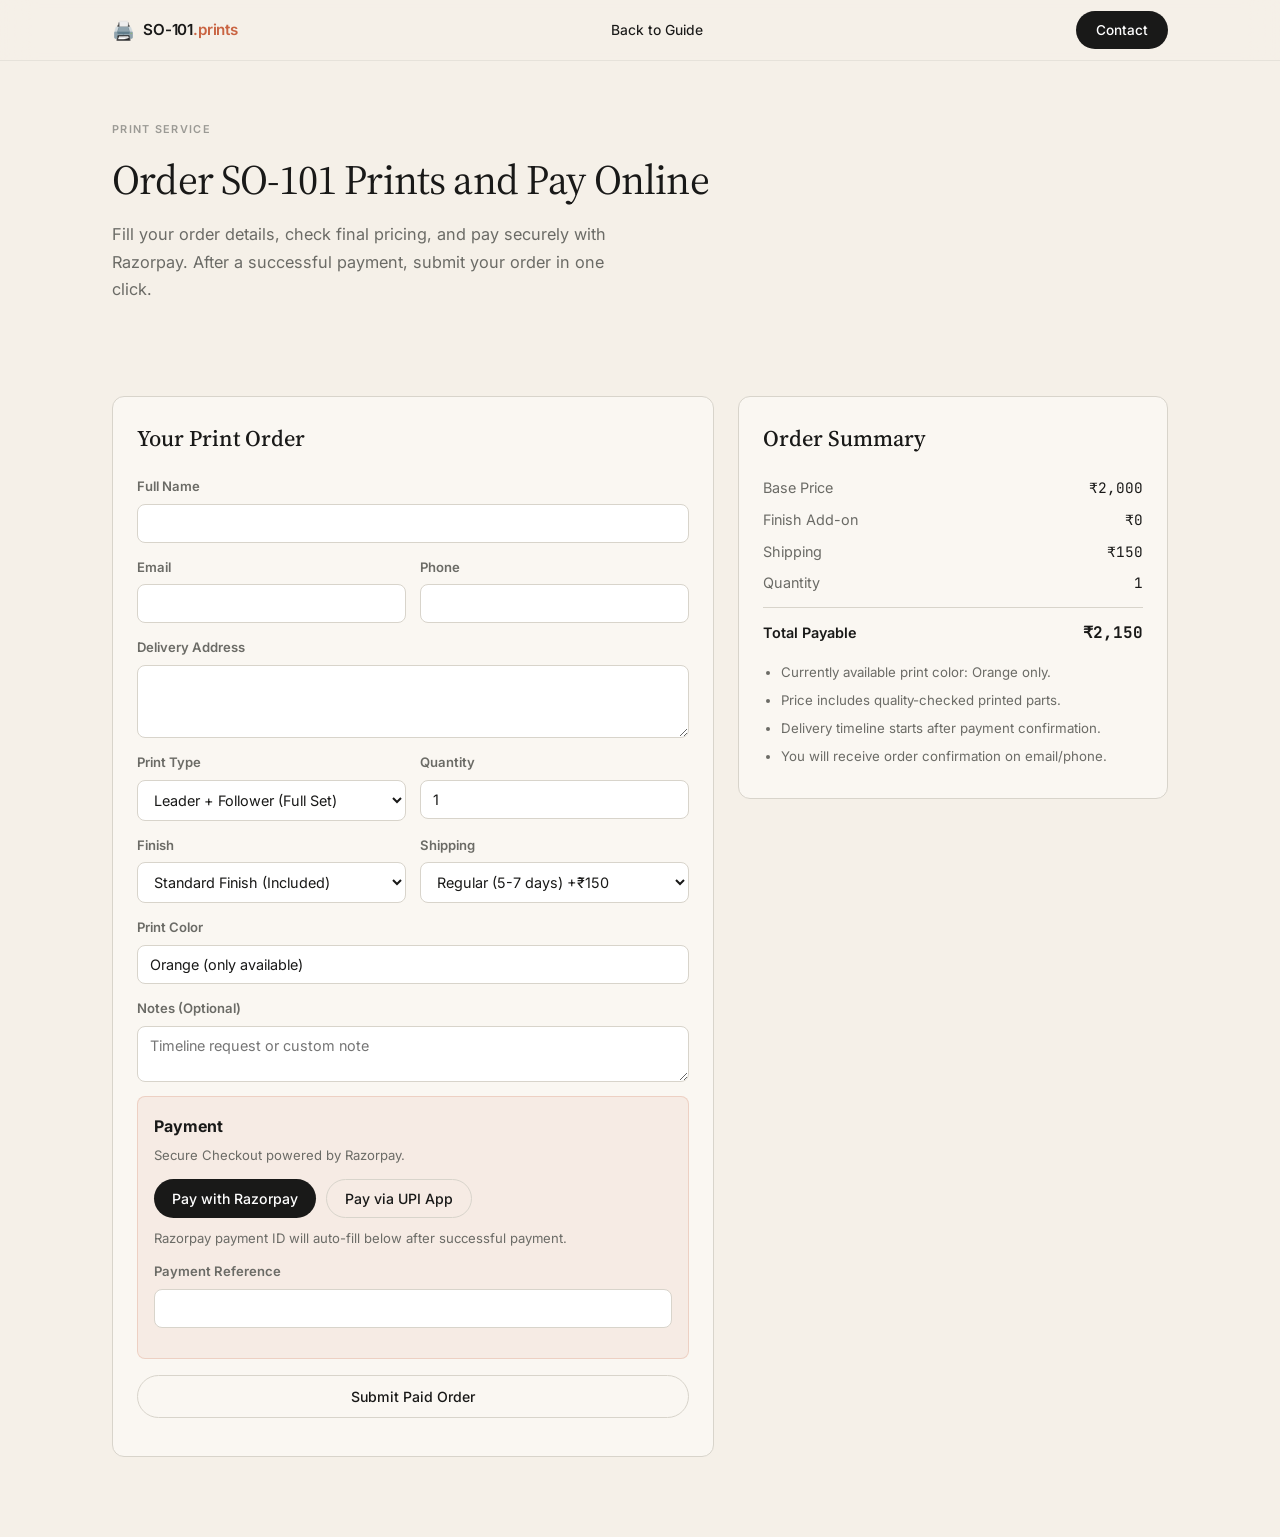
==== order.html @ 6271af3b "payment gateway" ====
<!DOCTYPE html>
<html lang="en">

<head>
    <meta charset="UTF-8">
    <meta name="viewport" content="width=device-width, initial-scale=1.0">
    <title>SO-101 Print Service | Order and Pay</title>
    <meta name="description"
        content="Order SO-101 3D printed parts in India and complete payment online using UPI.">
    <link rel="preconnect" href="https://fonts.googleapis.com">
    <link rel="preconnect" href="https://fonts.gstatic.com" crossorigin>
    <link
        href="https://fonts.googleapis.com/css2?family=Inter:wght@300;400;500;600;700;800;900&family=JetBrains+Mono:wght@400;500;600&display=swap"
        rel="stylesheet">
    <link rel="stylesheet" href="style.css">
</head>

<body>
    <nav class="navbar order-navbar" id="navbar">
        <div class="nav-container">
            <a href="index.html" class="nav-logo">
                <span class="logo-icon">🖨️</span>
                <span class="logo-text">SO-101<span class="logo-accent">.prints</span></span>
            </a>
            <div class="nav-links">
                <a href="index.html" class="nav-link">Back to Guide</a>
            </div>
            <a href="https://x.com/PrathamJainAI" target="_blank" class="nav-cta">Contact</a>
        </div>
    </nav>

    <main class="order-page">
        <section class="order-hero">
            <div class="container">
                <span class="section-tag">Print Service</span>
                <h1 class="section-title">Order SO-101 Prints and Pay Online</h1>
                <p class="section-desc">Fill your order details, check final pricing, and pay securely with
                    Razorpay. After a successful payment, submit your order in one click.</p>
            </div>
        </section>

        <section class="section order-section">
            <div class="container order-layout">
                <form id="orderForm" class="order-form">
                    <h2>Your Print Order</h2>

                    <div class="form-row">
                        <label for="fullName">Full Name</label>
                        <input type="text" id="fullName" name="fullName" required>
                    </div>

                    <div class="form-grid">
                        <div class="form-row">
                            <label for="email">Email</label>
                            <input type="email" id="email" name="email" required>
                        </div>
                        <div class="form-row">
                            <label for="phone">Phone</label>
                            <input type="tel" id="phone" name="phone" required pattern="[0-9]{10}">
                        </div>
                    </div>

                    <div class="form-row">
                        <label for="address">Delivery Address</label>
                        <textarea id="address" name="address" rows="3" required></textarea>
                    </div>

                    <div class="form-grid">
                        <div class="form-row">
                            <label for="armType">Print Type</label>
                            <select id="armType" name="armType">
                                <option value="full">Leader + Follower (Full Set)</option>
                                <option value="follower">Follower Only</option>
                                <option value="leader">Leader Only</option>
                            </select>
                        </div>
                        <div class="form-row">
                            <label for="quantity">Quantity</label>
                            <input type="number" id="quantity" name="quantity" min="1" max="5" value="1" required>
                        </div>
                    </div>

                    <div class="form-grid">
                        <div class="form-row">
                            <label for="finish">Finish</label>
                            <select id="finish" name="finish">
                                <option value="standard">Standard Finish (Included)</option>
                                <option value="premium">Premium Finish (+₹250/set)</option>
                            </select>
                        </div>
                        <div class="form-row">
                            <label for="shipping">Shipping</label>
                            <select id="shipping" name="shipping">
                                <option value="regular">Regular (5-7 days) +₹150</option>
                                <option value="express">Express (2-3 days) +₹400</option>
                            </select>
                        </div>
                    </div>

                    <div class="form-row">
                        <label for="color">Print Color</label>
                        <input type="text" id="color" name="color" value="Orange (only available)" readonly>
                    </div>

                    <div class="form-row">
                        <label for="notes">Notes (Optional)</label>
                        <textarea id="notes" name="notes" rows="2"
                            placeholder="Timeline request or custom note"></textarea>
                    </div>

                    <div class="payment-panel">
                        <h3>Payment</h3>
                        <p>Secure Checkout powered by Razorpay.</p>
                        <div class="payment-actions">
                            <button type="button" class="btn btn-primary" id="payNowBtn">Pay with Razorpay</button>
                            <button type="button" class="btn btn-secondary" id="payViaUpiBtn">Pay via UPI App</button>
                        </div>
                        <p class="payment-help">Razorpay payment ID will auto-fill below after successful payment.</p>

                        <div class="form-row">
                            <label for="paymentRef">Payment Reference</label>
                            <input type="text" id="paymentRef" name="paymentRef" readonly>
                        </div>

                        <input type="hidden" id="paymentMethod" name="paymentMethod" value="">
                    </div>

                    <button type="submit" class="btn btn-secondary full-width">Submit Paid Order</button>
                    <p id="orderMessage" class="order-message" aria-live="polite"></p>
                </form>

                <aside class="order-summary">
                    <h2>Order Summary</h2>
                    <div class="summary-list">
                        <div class="summary-row">
                            <span>Base Price</span>
                            <span id="basePrice">₹2,000</span>
                        </div>
                        <div class="summary-row">
                            <span>Finish Add-on</span>
                            <span id="finishPrice">₹0</span>
                        </div>
                        <div class="summary-row">
                            <span>Shipping</span>
                            <span id="shippingPrice">₹150</span>
                        </div>
                        <div class="summary-row">
                            <span>Quantity</span>
                            <span id="summaryQty">1</span>
                        </div>
                        <div class="summary-divider"></div>
                        <div class="summary-row total">
                            <span>Total Payable</span>
                            <span id="totalPrice">₹2,150</span>
                        </div>
                    </div>
                    <ul class="summary-points">
                        <li>Currently available print color: Orange only.</li>
                        <li>Price includes quality-checked printed parts.</li>
                        <li>Delivery timeline starts after payment confirmation.</li>
                        <li>You will receive order confirmation on email/phone.</li>
                    </ul>
                </aside>
            </div>
        </section>
    </main>

    <script src="https://checkout.razorpay.com/v1/checkout.js"></script>
    <script src="order.js"></script>
</body>

</html>
---- style.css ----
/* ========================================
   SO-101 India Build Guide
   Anthropic.com design — exact replica
   ======================================== */

@import url('https://fonts.googleapis.com/css2?family=Source+Serif+4:ital,opsz,wght@0,8..60,300;0,8..60,400;0,8..60,500;0,8..60,600;0,8..60,700;0,8..60,800;0,8..60,900;1,8..60,400&display=swap');

:root {
    /* Anthropic exact palette */
    --bg-page: #f5f0e8;
    --bg-card: #ece7dd;
    --bg-white: #faf7f2;
    --bg-dark: #191915;
    --bg-dark-nav: #191915;

    --text-primary: #191918;
    --text-body: #3d3d3a;
    --text-secondary: #6b6b66;
    --text-muted: #9b9a95;
    --text-light: #c5c3bc;
    --text-on-dark: #d4d2cc;
    --text-heading-dark: #e8e6e0;

    --accent: #c96442;
    --accent-hover: #b85a3a;
    --accent-bg: rgba(201, 100, 66, 0.08);
    --accent-border: rgba(201, 100, 66, 0.2);

    --border: #d8d4cb;
    --border-light: #e5e1d8;
    --border-dark: #3a3a36;
    --border-subtle: rgba(0,0,0,0.06);

    --follower-color: #c96442;
    --follower-bg: rgba(201, 100, 66, 0.07);
    --follower-border: rgba(201, 100, 66, 0.18);

    --leader-color: #3b7a9e;
    --leader-bg: rgba(59, 122, 158, 0.07);
    --leader-border: rgba(59, 122, 158, 0.18);

    --both-color: #6b6b66;
    --both-bg: rgba(107, 107, 102, 0.07);
    --both-border: rgba(107, 107, 102, 0.18);

    /* Typography */
    --font-serif: 'Source Serif 4', 'Georgia', 'Times New Roman', serif;
    --font-sans: 'Inter', -apple-system, BlinkMacSystemFont, 'Segoe UI', sans-serif;
    --font-mono: 'JetBrains Mono', 'SF Mono', monospace;

    /* Layout */
    --container: 1120px;
    --section-gap: 80px;
    --radius: 12px;
    --radius-sm: 8px;
    --transition: all 0.2s ease;
}

/* ========================================
   Reset
   ======================================== */

*, *::before, *::after {
    margin: 0; padding: 0; box-sizing: border-box;
}

html {
    scroll-behavior: smooth;
    scroll-padding-top: 100px;
}

body {
    font-family: var(--font-sans);
    background: var(--bg-page);
    color: var(--text-body);
    line-height: 1.65;
    overflow-x: hidden;
    -webkit-font-smoothing: antialiased;
}

a {
    color: var(--text-primary);
    text-decoration: none;
    transition: var(--transition);
}

.container {
    max-width: var(--container);
    margin: 0 auto;
    padding: 0 32px;
}

.bg-particles { display: none; }

/* ========================================
   Announcement Bar
   ======================================== */

.announcement-bar {
    position: fixed;
    top: 0;
    left: 0;
    right: 0;
    z-index: 1001;
    display: flex;
    align-items: center;
    justify-content: center;
    gap: 8px;
    padding: 8px 24px;
    background: var(--bg-dark);
    font-size: 0.78rem;
    font-weight: 500;
    text-align: center;
}

.announcement-bar span {
    color: var(--text-on-dark);
    opacity: 0.7;
}

.announcement-bar a {
    color: var(--accent);
    font-weight: 600;
    transition: var(--transition);
}

.announcement-bar a:hover {
    color: #e07a56;
}

/* ========================================
   Navigation — Anthropic style
   Fixed top bar, dark CTA button
   ======================================== */

.navbar {
    position: fixed;
    top: 34px;
    left: 0; right: 0;
    z-index: 1000;
    background: rgba(245, 240, 232, 0.88);
    backdrop-filter: blur(16px);
    -webkit-backdrop-filter: blur(16px);
    border-bottom: 1px solid var(--border-subtle);
    transition: var(--transition);
}

.navbar.scrolled {
    background: rgba(245, 240, 232, 0.95);
}

.nav-container {
    max-width: var(--container);
    margin: 0 auto;
    padding: 0 32px;
    display: flex;
    align-items: center;
    justify-content: space-between;
    height: 60px;
}

.nav-logo {
    display: flex;
    align-items: center;
    gap: 8px;
    color: var(--text-primary);
    text-decoration: none;
}

.logo-icon { font-size: 1.15rem; }

.logo-text {
    font-family: var(--font-sans);
    font-size: 0.95rem;
    font-weight: 600;
    letter-spacing: -0.01em;
}

.logo-accent { color: var(--accent); }

.nav-links {
    display: flex;
    align-items: center;
    gap: 4px;
}

.nav-link {
    padding: 8px 16px;
    font-size: 0.87rem;
    font-weight: 450;
    color: var(--text-primary);
    transition: var(--transition);
}

.nav-link:hover {
    color: var(--text-secondary);
}

.nav-service-link {
    display: inline-flex;
    align-items: center;
    padding: 7px 12px;
    margin-left: 4px;
    font-size: 0.8rem;
    font-weight: 600;
    color: var(--accent);
    border: 1px solid rgba(222, 123, 85, 0.35);
    border-radius: 999px;
    background: rgba(222, 123, 85, 0.08);
    transition: var(--transition);
}

.nav-service-link:hover {
    color: #fff;
    border-color: transparent;
    background: var(--accent);
}

.nav-cta {
    display: flex;
    align-items: center;
    gap: 6px;
    padding: 8px 20px;
    font-size: 0.85rem;
    font-weight: 500;
    color: #fff;
    background: var(--text-primary);
    border: none;
    border-radius: 100px;
    transition: var(--transition);
}

.nav-cta svg { fill: #fff; }

.nav-cta:hover {
    background: #333;
    color: #fff;
}

/* ========================================
   Hero — Anthropic editorial layout
   Large serif heading + body text on right
   ======================================== */

.hero {
    position: relative;
    z-index: 1;
    min-height: auto;
    display: flex;
    flex-direction: column;
    padding: 150px 32px 60px;
    max-width: var(--container);
    margin: 0 auto;
    gap: 0;
}

.hero-content { max-width: 680px; }

.hero-badge { display: none; }

.hero-title {
    font-family: var(--font-serif);
    font-size: clamp(2.8rem, 5.5vw, 4rem);
    font-weight: 400;
    line-height: 1.12;
    letter-spacing: -0.02em;
    color: var(--text-primary);
    margin-bottom: 0;
}

/* Override gradient text - Anthropic uses plain black text */
.gradient-text,
.gradient-text-alt {
    background: none !important;
    -webkit-background-clip: unset !important;
    -webkit-text-fill-color: unset !important;
    background-clip: unset !important;
    color: var(--text-primary);
}

/* Underline key words like Anthropic does */
.gradient-text {
    text-decoration: underline;
    text-decoration-thickness: 1.5px;
    text-underline-offset: 4px;
}

.gradient-text-alt {
    color: var(--text-primary);
    text-decoration: underline;
    text-decoration-thickness: 1.5px;
    text-underline-offset: 4px;
}

.hero-subtitle {
    font-family: var(--font-serif);
    font-size: 1.18rem;
    line-height: 1.65;
    color: var(--text-body);
    margin-bottom: 32px;
    font-weight: 400;
}

.hero-subtitle strong {
    font-weight: 600;
    color: var(--text-primary);
}

.hero-actions {
    display: flex;
    gap: 12px;
    margin-bottom: 36px;
    flex-wrap: wrap;
}

.btn {
    display: inline-flex;
    align-items: center;
    gap: 8px;
    padding: 12px 24px;
    font-size: 0.88rem;
    font-weight: 500;
    font-family: var(--font-sans);
    border-radius: 100px;
    transition: var(--transition);
    cursor: pointer;
    border: none;
    text-decoration: none;
}

.btn-primary {
    background: var(--text-primary);
    color: #fff;
}

.btn-primary:hover {
    background: #333;
    color: #fff;
    transform: translateY(-1px);
}

.btn-primary svg { stroke: #fff; }

.btn-secondary {
    background: transparent;
    color: var(--text-primary);
    border: 1px solid var(--border);
}

.btn-secondary:hover {
    border-color: var(--text-secondary);
    color: var(--text-primary);
}

/* Hero visual — hidden, stats inline */
.hero-visual { display: none; }

.arm-diagram { display: none; }

.hero-stats {
    display: flex;
    flex-direction: row;
    gap: 40px;
    padding-top: 8px;
}

.stat {
    display: flex;
    flex-direction: column;
}

.stat-value {
    font-family: var(--font-serif);
    font-size: 2rem;
    font-weight: 400;
    color: var(--text-primary);
    letter-spacing: -0.02em;
    background: none;
    -webkit-background-clip: unset;
    -webkit-text-fill-color: unset;
    background-clip: unset;
}

.stat-label {
    font-size: 0.72rem;
    color: var(--text-muted);
    font-weight: 500;
    text-transform: uppercase;
    letter-spacing: 0.1em;
}

.stat-divider {
    width: 1px;
    height: 32px;
    background: var(--border);
    align-self: center;
}

/* ========================================
   Sections — generous whitespace
   ======================================== */

.section {
    position: relative;
    z-index: 1;
    padding: var(--section-gap) 0;
}

.section-header {
    text-align: left;
    margin-bottom: 60px;
    max-width: 640px;
}

.section-tag {
    display: inline-block;
    font-size: 0.68rem;
    font-weight: 600;
    text-transform: uppercase;
    letter-spacing: 0.12em;
    color: var(--text-muted);
    padding: 0;
    border: none;
    background: none;
    border-radius: 0;
    margin-bottom: 16px;
}

.section-title {
    font-family: var(--font-serif);
    font-size: clamp(1.8rem, 3.5vw, 2.6rem);
    font-weight: 400;
    letter-spacing: -0.02em;
    color: var(--text-primary);
    line-height: 1.2;
    margin-bottom: 16px;
}

.section-desc {
    font-size: 1.02rem;
    color: var(--text-secondary);
    max-width: 520px;
    margin: 0;
    line-height: 1.7;
}

/* ========================================
   Features — Anthropic card grid
   Sand-colored cards, no borders
   ======================================== */

.features-grid {
    display: grid;
    grid-template-columns: repeat(2, 1fr);
    gap: 16px;
    background: none;
    border: none;
    border-radius: 0;
    overflow: visible;
}

.feature-card {
    padding: 36px;
    background: var(--bg-card);
    border: none;
    border-radius: var(--radius);
    transition: var(--transition);
}

.feature-card:hover {
    background: #e4dfd5;
}

.feature-icon {
    font-size: 1.5rem;
    margin-bottom: 18px;
}

.feature-card h3 {
    font-family: var(--font-serif);
    font-size: 1.15rem;
    font-weight: 600;
    margin-bottom: 8px;
    color: var(--text-primary);
    letter-spacing: -0.01em;
}

.feature-card p {
    font-size: 0.88rem;
    color: var(--text-secondary);
    line-height: 1.6;
}

/* ========================================
   BOM Section — on dark background block
   like Anthropic's "Project Glasswing" card
   ======================================== */

.bom-section {
    background: var(--bg-dark);
    border-radius: var(--radius) var(--radius) 0 0;
    margin: 0 16px;
    padding: 64px 0 80px;
}

.bom-section .section-header {
    text-align: left;
}

.bom-section .section-tag {
    color: var(--text-light);
}

.bom-section .section-title {
    color: var(--text-heading-dark);
}

.bom-section .section-desc {
    color: var(--text-on-dark);
    opacity: 0.7;
}

/* BOM Tabs */
.bom-tabs {
    display: inline-flex;
    gap: 2px;
    margin-bottom: 48px;
    background: rgba(255,255,255,0.06);
    border-radius: 100px;
    padding: 3px;
}

.bom-tab {
    padding: 8px 20px;
    font-size: 0.82rem;
    font-weight: 500;
    font-family: var(--font-sans);
    color: var(--text-on-dark);
    opacity: 0.6;
    background: transparent;
    border: none;
    border-radius: 100px;
    cursor: pointer;
    transition: var(--transition);
    white-space: nowrap;
}

.bom-tab:hover {
    opacity: 1;
}

.bom-tab.active {
    color: var(--text-primary);
    background: var(--bg-page);
    opacity: 1;
    font-weight: 550;
}

/* BOM Category Headers */
.bom-category {
    margin-bottom: 48px;
}

.category-header {
    display: flex;
    align-items: center;
    gap: 14px;
    margin-bottom: 20px;
    padding-bottom: 16px;
    border-bottom: 1px solid var(--border-dark);
}

.category-icon {
    font-size: 1.3rem;
    width: 40px;
    height: 40px;
    display: flex;
    align-items: center;
    justify-content: center;
    background: rgba(255,255,255,0.05);
    border: 1px solid rgba(255,255,255,0.08);
    border-radius: var(--radius-sm);
    flex-shrink: 0;
}

.category-header h3 {
    font-family: var(--font-serif);
    font-size: 1.15rem;
    font-weight: 500;
    color: var(--text-heading-dark);
    margin-bottom: 2px;
}

.category-header p {
    font-size: 0.78rem;
    color: var(--text-on-dark);
    opacity: 0.5;
}

.category-header a {
    color: var(--accent);
    font-weight: 500;
}

/* Parts Table — on dark */
.parts-table {
    border: 1px solid rgba(255,255,255,0.08);
    border-radius: var(--radius);
    overflow: hidden;
    background: rgba(255,255,255,0.03);
}

.table-header {
    display: grid;
    grid-template-columns: 2fr 1.5fr 1.2fr 0.5fr 0.8fr 1fr;
    gap: 12px;
    padding: 12px 20px;
    background: rgba(255,255,255,0.04);
    border-bottom: 1px solid rgba(255,255,255,0.06);
    font-size: 0.65rem;
    font-weight: 600;
    color: var(--text-on-dark);
    opacity: 0.4;
    text-transform: uppercase;
    letter-spacing: 0.1em;
}

.table-row {
    display: grid;
    grid-template-columns: 2fr 1.5fr 1.2fr 0.5fr 0.8fr 1fr;
    gap: 12px;
    padding: 16px 20px;
    align-items: center;
    border-bottom: 1px solid rgba(255,255,255,0.05);
    transition: var(--transition);
}

.table-row:last-child { border-bottom: none; }

.table-row:hover {
    background: rgba(255,255,255,0.03);
}

.table-row.hidden { display: none; }

.part-name {
    display: flex;
    align-items: center;
    gap: 8px;
    font-weight: 550;
    font-size: 0.85rem;
    color: var(--text-heading-dark);
}

.part-badge {
    font-size: 0.58rem;
    font-weight: 650;
    padding: 2px 7px;
    border-radius: 3px;
    text-transform: uppercase;
    letter-spacing: 0.05em;
    flex-shrink: 0;
}

.part-badge.follower {
    background: var(--follower-bg);
    color: var(--follower-color);
    border: 1px solid var(--follower-border);
}

.part-badge.leader {
    background: var(--leader-bg);
    color: var(--leader-color);
    border: 1px solid var(--leader-border);
}

.part-badge.both {
    background: rgba(255,255,255,0.06);
    color: var(--text-on-dark);
    border: 1px solid rgba(255,255,255,0.1);
}

.part-spec {
    font-size: 0.78rem;
    color: var(--text-on-dark);
    opacity: 0.6;
    font-family: var(--font-mono);
    font-weight: 400;
}

.part-usage {
    font-size: 0.78rem;
    color: var(--text-on-dark);
    opacity: 0.4;
}

.part-qty {
    font-weight: 600;
    font-family: var(--font-mono);
    font-size: 0.85rem;
    color: var(--text-heading-dark);
}

.part-price {
    font-weight: 600;
    color: var(--text-heading-dark);
    font-family: var(--font-mono);
    font-size: 0.85rem;
}

.buy-link {
    display: inline-flex;
    align-items: center;
    padding: 5px 12px;
    font-size: 0.72rem;
    font-weight: 600;
    border-radius: 100px;
    transition: var(--transition);
    text-decoration: none;
    letter-spacing: 0.01em;
}

.buy-link.evelta {
    background: var(--follower-bg);
    color: var(--follower-color);
    border: 1px solid var(--follower-border);
}

.buy-link.evelta:hover {
    background: rgba(201, 100, 66, 0.16);
}

.buy-link.robu {
    background: var(--leader-bg);
    color: var(--leader-color);
    border: 1px solid var(--leader-border);
}

.buy-link.robu:hover {
    background: rgba(59, 122, 158, 0.16);
}

.buy-link.amazon {
    background: rgba(176, 125, 16, 0.07);
    color: #c4930f;
    border: 1px solid rgba(176, 125, 16, 0.18);
}

.buy-link.amazon:hover {
    background: rgba(176, 125, 16, 0.14);
}

.buy-link.github {
    background: rgba(255,255,255,0.06);
    color: var(--text-on-dark);
    border: 1px solid rgba(255,255,255,0.12);
}

.buy-link.github:hover {
    background: rgba(255,255,255,0.1);
}

/* Print service note */
.print-note {
    margin-top: 12px;
    font-size: 0.75rem;
    color: var(--text-on-dark);
    opacity: 0.45;
    font-style: italic;
    line-height: 1.5;
}

.print-note a {
    color: var(--accent);
    font-weight: 500;
    font-style: normal;
}

/* Subtotals — on dark */
.cost-subtotal {
    display: flex;
    justify-content: space-between;
    align-items: center;
    padding: 14px 20px;
    margin-top: 10px;
    background: rgba(255,255,255,0.03);
    border: 1px solid rgba(255,255,255,0.06);
    border-radius: var(--radius-sm);
    font-size: 0.85rem;
    font-weight: 500;
    color: var(--text-on-dark);
    opacity: 0.7;
}

.subtotal-value {
    font-family: var(--font-mono);
    font-weight: 700;
    color: var(--text-heading-dark);
    font-size: 0.92rem;
    opacity: 1;
}

/* Total Card — on dark */
.cost-total { margin-top: 48px; }

.total-card {
    background: rgba(255,255,255,0.04);
    border: 1px solid rgba(255,255,255,0.08);
    border-radius: var(--radius);
    padding: 36px;
}

.total-header {
    margin-bottom: 24px;
    padding-bottom: 16px;
    border-bottom: 1px solid rgba(255,255,255,0.06);
}

.total-header h3 {
    font-family: var(--font-serif);
    font-size: 1.3rem;
    font-weight: 500;
    color: var(--text-heading-dark);
    margin-bottom: 4px;
}

.total-header p {
    font-size: 0.82rem;
    color: var(--text-on-dark);
    opacity: 0.5;
}

.total-breakdown { max-width: 400px; }

.breakdown-row {
    display: flex;
    justify-content: space-between;
    padding: 8px 0;
    font-size: 0.9rem;
    color: var(--text-on-dark);
    opacity: 0.7;
}

.breakdown-row span:last-child {
    font-family: var(--font-mono);
    font-weight: 600;
    color: var(--text-heading-dark);
    opacity: 1;
}

.breakdown-divider {
    height: 1px;
    background: rgba(255,255,255,0.08);
    margin: 6px 0;
}

.breakdown-row.total {
    font-size: 1.05rem;
    font-weight: 600;
    color: var(--text-heading-dark);
    padding-top: 12px;
    opacity: 1;
}

.breakdown-row.total span:last-child {
    color: var(--text-heading-dark);
    font-size: 1.15rem;
    font-weight: 700;
    background: none;
    -webkit-background-clip: unset;
    -webkit-text-fill-color: unset;
    background-clip: unset;
}

.total-note {
    margin-top: 16px;
    font-size: 0.73rem;
    color: var(--text-on-dark);
    opacity: 0.4;
    font-style: italic;
}

/* ========================================
   Assembly Steps — line-separated list
   (Anthropic's "Core views on AI safety" style)
   ======================================== */

.assembly-section {
    background: var(--bg-page);
}

.steps-grid {
    display: grid;
    grid-template-columns: 1fr;
    gap: 0;
    background: none;
    border: none;
    border-top: 1px solid var(--border);
    overflow: visible;
    border-radius: 0;
}

.step-card {
    padding: 28px 0;
    background: transparent;
    border: none;
    border-bottom: 1px solid var(--border);
    border-radius: 0;
    display: grid;
    grid-template-columns: 60px 160px 1fr auto;
    align-items: center;
    gap: 24px;
    transition: var(--transition);
}

.step-card::before { display: none; }

.step-card:hover {
    background: transparent;
    transform: none;
    box-shadow: none;
}

.step-number {
    font-family: var(--font-mono);
    font-size: 0.85rem;
    font-weight: 500;
    color: var(--text-muted);
    background: none;
    -webkit-background-clip: unset;
    -webkit-text-fill-color: unset;
    background-clip: unset;
    opacity: 1;
    margin-bottom: 0;
    line-height: 1;
}

.step-card h3 {
    font-family: var(--font-serif);
    font-size: 1.1rem;
    font-weight: 500;
    color: var(--text-primary);
    margin-bottom: 0;
}

.step-card p {
    font-size: 0.85rem;
    color: var(--text-secondary);
    line-height: 1.55;
    margin-bottom: 0;
}

.step-link {
    font-size: 0.82rem;
    font-weight: 500;
    color: var(--text-primary);
    padding: 8px 18px;
    background: var(--text-primary);
    color: #fff;
    border-radius: 100px;
    white-space: nowrap;
    transition: var(--transition);
}

.step-link:hover {
    background: #333;
    color: #fff;
}

/* ========================================
   Notes — subtle cards on light bg
   ======================================== */

.notes-section {
    background: var(--bg-page);
    padding-top: 48px;
    padding-bottom: 0;
}

.notes-grid {
    display: grid;
    grid-template-columns: repeat(3, 1fr);
    gap: 16px;
}

.note-card {
    padding: 28px;
    border-radius: var(--radius);
    border: 1px solid var(--border);
    background: var(--bg-white);
    transition: var(--transition);
}

.note-card:hover { transform: none; }

.note-card.warning { border-color: var(--follower-border); }
.note-card.tip { border-color: var(--leader-border); }
.note-card.info { border-color: var(--border); }

.note-icon { font-size: 1.3rem; margin-bottom: 12px; }

.note-card h3 {
    font-family: var(--font-serif);
    font-size: 1rem;
    font-weight: 600;
    color: var(--text-primary);
    margin-bottom: 8px;
}

.note-card p {
    font-size: 0.82rem;
    color: var(--text-secondary);
    line-height: 1.6;
}

.note-card strong {
    color: var(--text-primary);
    font-weight: 600;
}

/* ========================================
   Footer — Anthropic dark footer exactly
   ======================================== */

.footer {
    position: relative;
    z-index: 1;
    padding: 72px 0 40px;
    background: var(--bg-dark);
    color: var(--text-on-dark);
    border-top: none;
}

.footer-content {
    display: grid;
    grid-template-columns: 1.5fr 1fr 1fr;
    gap: 64px;
    margin-bottom: 48px;
}

.footer-brand .logo-text {
    color: var(--text-heading-dark);
}

.footer-brand .logo-accent {
    color: var(--accent);
}

.footer-brand p {
    margin-top: 12px;
    font-size: 0.82rem;
    color: var(--text-on-dark);
    opacity: 0.5;
    max-width: 300px;
    line-height: 1.6;
}

.footer-brand .twitter-handle {
    display: inline-flex;
    align-items: center;
    gap: 6px;
    margin-top: 16px;
    padding: 7px 16px;
    font-size: 0.8rem;
    font-weight: 500;
    color: var(--text-heading-dark);
    background: rgba(255,255,255,0.06);
    border: 1px solid rgba(255,255,255,0.1);
    border-radius: 100px;
    transition: var(--transition);
}

.footer-brand .twitter-handle:hover {
    background: rgba(255,255,255,0.1);
    color: #fff;
}

.footer-brand .twitter-handle svg {
    color: var(--text-heading-dark);
    fill: var(--text-heading-dark);
}

.footer-links h4 {
    font-family: var(--font-sans);
    font-size: 0.75rem;
    font-weight: 600;
    color: var(--text-heading-dark);
    margin-bottom: 16px;
    letter-spacing: 0;
    text-transform: none;
}

.footer-links a {
    display: block;
    padding: 5px 0;
    font-size: 0.82rem;
    color: var(--text-on-dark);
    opacity: 0.55;
    transition: var(--transition);
}

.footer-links a:hover {
    opacity: 1;
    color: var(--text-heading-dark);
    transform: none;
}

.footer-bottom {
    padding-top: 28px;
    border-top: 1px solid var(--border-dark);
    display: flex;
    justify-content: space-between;
    align-items: center;
}

.footer-bottom p {
    font-size: 0.72rem;
    color: var(--text-on-dark);
    opacity: 0.35;
    margin: 0;
}

/* ========================================
   Scroll Animations
   ======================================== */

.fade-in {
    opacity: 0;
    transform: translateY(16px);
    transition: opacity 0.5s ease, transform 0.5s ease;
}

.fade-in.visible {
    opacity: 1;
    transform: translateY(0);
}

/* ========================================
   Responsive
   ======================================== */

@media (max-width: 1024px) {
    .hero {
        grid-template-columns: 1fr;
        min-height: auto;
        padding-top: 120px;
        gap: 48px;
    }

    .hero-visual {
        order: -1;
    }

    .hero-stats {
        flex-direction: row;
        gap: 32px;
    }

    .stat {
        border-bottom: none;
        border-right: 1px solid var(--border);
        padding-right: 32px;
        padding-bottom: 0;
    }

    .stat:last-child { border-right: none; }

    .nav-links { display: none; }

    .footer-content {
        grid-template-columns: 1fr;
        gap: 36px;
    }

    .step-card {
        grid-template-columns: 1fr;
        gap: 8px;
        padding: 24px 0;
    }

    .step-link {
        justify-self: start;
    }
}

@media (max-width: 768px) {
    :root { --section-gap: 80px; }

    .container { padding: 0 20px; }
    .nav-container { padding: 0 20px; }

    .bom-section { margin: 0; border-radius: 0; }

    .features-grid { grid-template-columns: 1fr; }

    .table-header { display: none; }

    .table-row {
        grid-template-columns: 1fr;
        gap: 4px;
        padding: 14px 16px;
    }

    .part-spec::before { content: 'Spec: '; color: var(--text-muted); font-family: var(--font-sans); }
    .part-usage::before { content: 'Used in: '; color: var(--text-muted); }
    .part-qty::before { content: 'Qty: '; color: var(--text-muted); font-family: var(--font-sans); font-weight: 400; }
    .part-price::before { content: 'Price: '; color: var(--text-muted); font-family: var(--font-sans); font-weight: 400; }

    .notes-grid { grid-template-columns: 1fr; }

    .cost-subtotal { flex-direction: column; gap: 6px; text-align: center; }

    .footer-bottom { flex-direction: column; gap: 4px; text-align: center; }
}

@media (max-width: 480px) {
    .hero-title { font-size: 2.2rem; }

    .hero-actions { flex-direction: column; }

    .btn { width: 100%; justify-content: center; }

    .hero-stats { flex-direction: column; gap: 16px; }

    .stat { border-right: none; border-bottom: 1px solid var(--border); padding-right: 0; padding-bottom: 16px; }
}

/* ========================================
   Order Page
   ======================================== */

.order-navbar {
    top: 0;
}

.order-page {
    min-height: 100vh;
    padding-top: 90px;
}

.order-hero {
    padding: 24px 0 12px;
}

.order-layout {
    display: grid;
    grid-template-columns: 1.4fr 1fr;
    gap: 24px;
    align-items: start;
}

.order-form,
.order-summary {
    background: var(--bg-white);
    border: 1px solid var(--border);
    border-radius: var(--radius);
    padding: 24px;
}

.order-form h2,
.order-summary h2 {
    font-family: var(--font-serif);
    font-size: 1.4rem;
    font-weight: 500;
    margin-bottom: 18px;
    color: var(--text-primary);
}

.form-grid {
    display: grid;
    grid-template-columns: repeat(2, 1fr);
    gap: 14px;
}

.form-row {
    display: flex;
    flex-direction: column;
    gap: 6px;
    margin-bottom: 14px;
}

.form-row label {
    font-size: 0.82rem;
    font-weight: 600;
    color: var(--text-secondary);
}

.form-row input,
.form-row select,
.form-row textarea {
    border: 1px solid var(--border);
    border-radius: 8px;
    padding: 10px 12px;
    font-family: var(--font-sans);
    font-size: 0.9rem;
    color: var(--text-primary);
    background: #fff;
}

.form-row input:focus,
.form-row select:focus,
.form-row textarea:focus {
    outline: none;
    border-color: var(--accent);
    box-shadow: 0 0 0 3px rgba(201, 100, 66, 0.12);
}

.payment-panel {
    border: 1px solid var(--accent-border);
    background: var(--accent-bg);
    border-radius: var(--radius-sm);
    padding: 16px;
    margin-bottom: 16px;
}

.payment-panel h3 {
    font-size: 1rem;
    margin-bottom: 6px;
    color: var(--text-primary);
}

.payment-panel p {
    font-size: 0.82rem;
    color: var(--text-secondary);
    margin-bottom: 12px;
}

.payment-help {
    margin-top: 10px;
}

.payment-actions {
    display: flex;
    gap: 10px;
    flex-wrap: wrap;
    margin-bottom: 10px;
}

.payment-actions .btn {
    padding: 10px 18px;
}

.full-width {
    width: 100%;
    justify-content: center;
}

.summary-list {
    display: flex;
    flex-direction: column;
    gap: 8px;
}

.summary-row {
    display: flex;
    justify-content: space-between;
    align-items: center;
    font-size: 0.9rem;
    color: var(--text-secondary);
}

.summary-row span:last-child {
    font-family: var(--font-mono);
    color: var(--text-primary);
}

.summary-divider {
    border-bottom: 1px solid var(--border);
    margin: 4px 0;
}

.summary-row.total {
    font-weight: 600;
    color: var(--text-primary);
}

.summary-row.total span:last-child {
    font-size: 1rem;
    font-weight: 700;
}

.summary-points {
    margin-top: 16px;
    padding-left: 18px;
    color: var(--text-secondary);
}

.summary-points li {
    margin-bottom: 6px;
    font-size: 0.83rem;
}

.order-message {
    margin-top: 14px;
    font-size: 0.88rem;
    color: #1f7a3c;
    font-weight: 500;
}

.order-message.error {
    color: #ad2f2f;
}

@media (max-width: 900px) {
    .order-layout {
        grid-template-columns: 1fr;
    }
}

@media (max-width: 640px) {
    .form-grid {
        grid-template-columns: 1fr;
    }

    .payment-actions {
        flex-direction: column;
    }
}
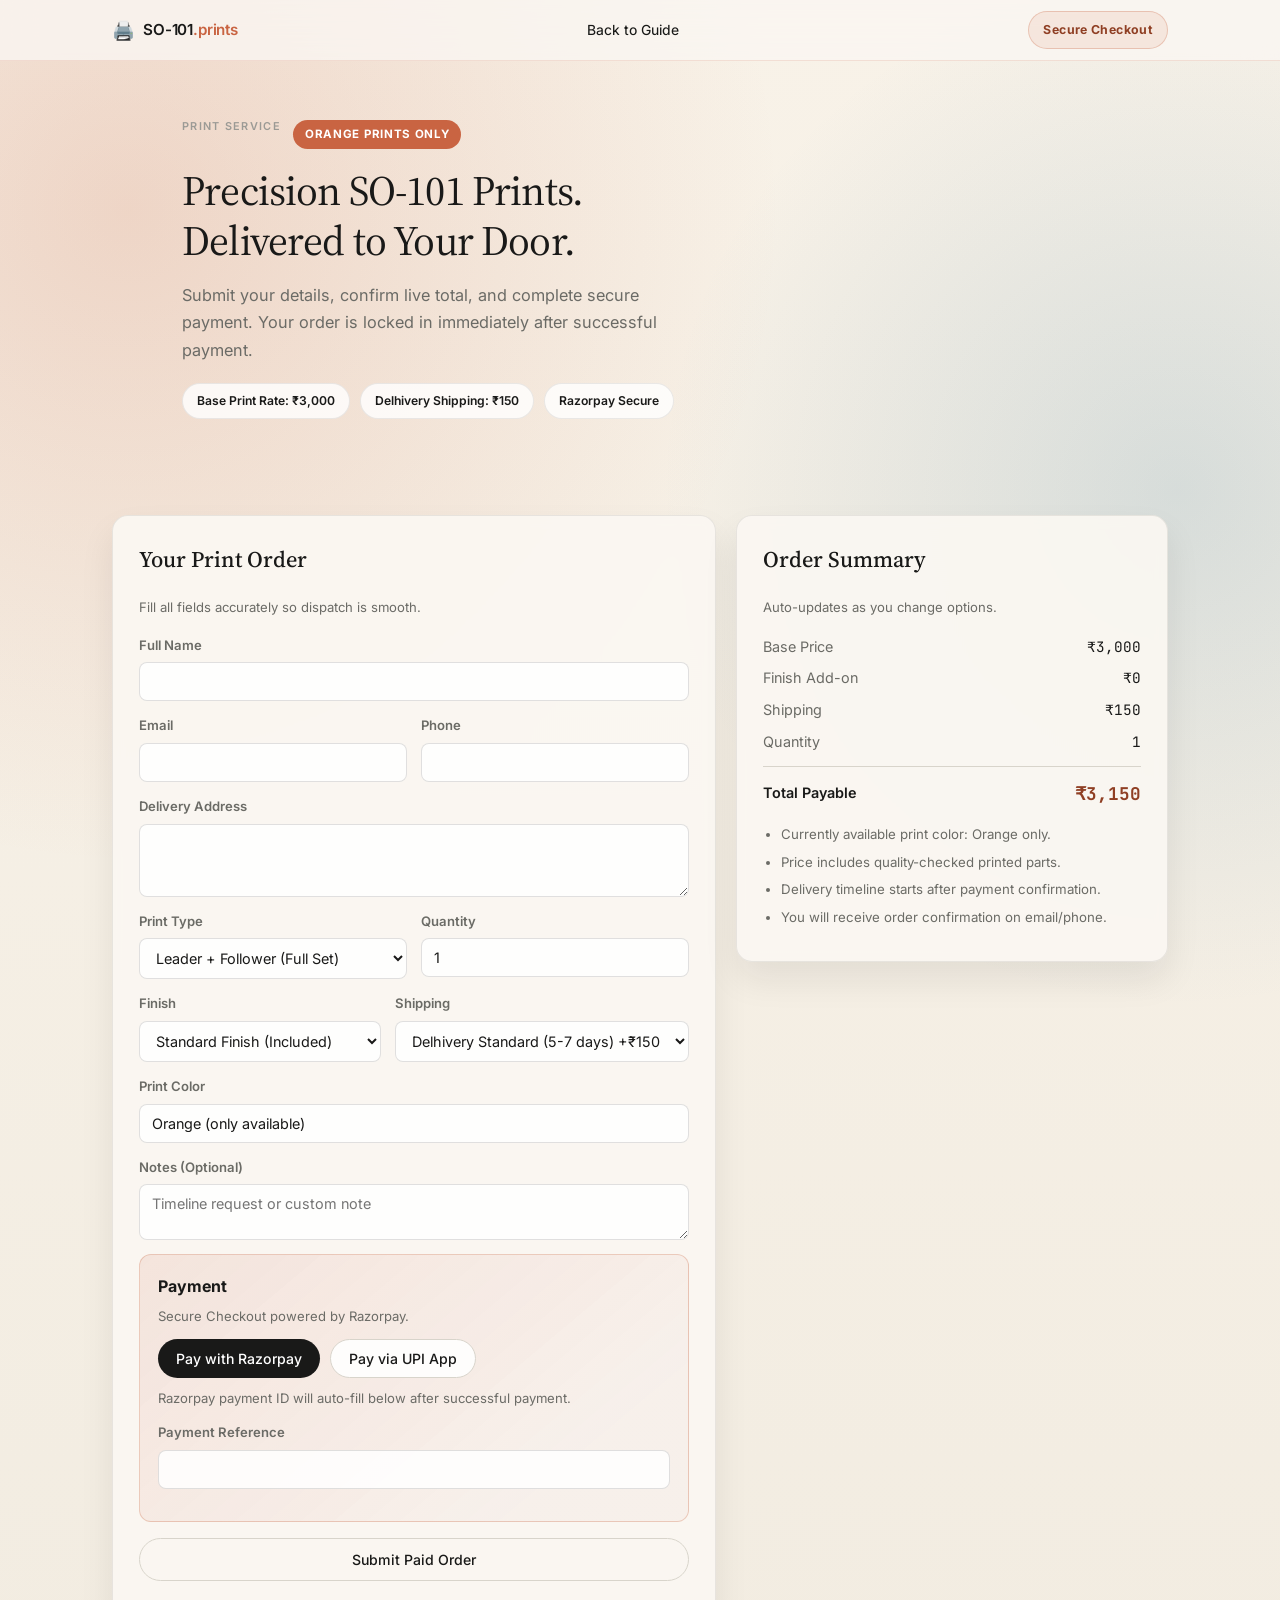
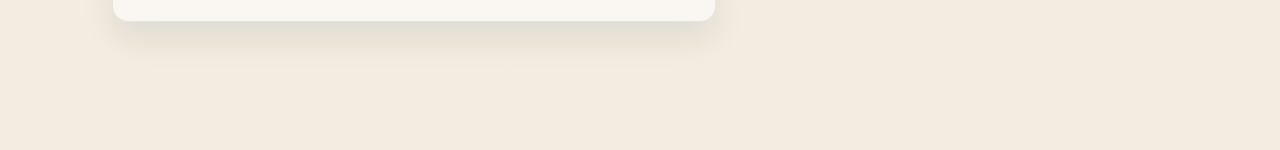
==== commit ba613729: "razorpay test" ====
--- a/order.html
+++ b/order.html
@@ -16,6 +16,9 @@
 </head>
 
 <body>
+    <div class="order-glow order-glow-1"></div>
+    <div class="order-glow order-glow-2"></div>
+
     <nav class="navbar order-navbar" id="navbar">
         <div class="nav-container">
             <a href="index.html" class="nav-logo">
@@ -25,17 +28,25 @@
             <div class="nav-links">
                 <a href="index.html" class="nav-link">Back to Guide</a>
             </div>
-            <a href="https://x.com/PrathamJainAI" target="_blank" class="nav-cta">Contact</a>
+            <span class="order-nav-pill">Secure Checkout</span>
         </div>
     </nav>
 
     <main class="order-page">
         <section class="order-hero">
             <div class="container">
-                <span class="section-tag">Print Service</span>
-                <h1 class="section-title">Order SO-101 Prints and Pay Online</h1>
-                <p class="section-desc">Fill your order details, check final pricing, and pay securely with
-                    Razorpay. After a successful payment, submit your order in one click.</p>
+                <div class="order-hero-topline">
+                    <span class="section-tag">Print Service</span>
+                    <span class="order-chip">Orange Prints Only</span>
+                </div>
+                <h1 class="section-title">Precision SO-101 Prints.<br>Delivered to Your Door.</h1>
+                <p class="section-desc">Submit your details, confirm live total, and complete secure payment.
+                    Your order is locked in immediately after successful payment.</p>
+                <div class="order-badges">
+                    <span>Base Print Rate: ₹3,000</span>
+                    <span>Delhivery Shipping: ₹150</span>
+                    <span>Razorpay Secure</span>
+                </div>
             </div>
         </section>
 
@@ -43,6 +54,7 @@
             <div class="container order-layout">
                 <form id="orderForm" class="order-form">
                     <h2>Your Print Order</h2>
+                    <p class="order-subtitle">Fill all fields accurately so dispatch is smooth.</p>
 
                     <div class="form-row">
                         <label for="fullName">Full Name</label>
@@ -91,8 +103,7 @@
                         <div class="form-row">
                             <label for="shipping">Shipping</label>
                             <select id="shipping" name="shipping">
-                                <option value="regular">Regular (5-7 days) +₹150</option>
-                                <option value="express">Express (2-3 days) +₹400</option>
+                                <option value="delhivery">Delhivery Standard (5-7 days) +₹150</option>
                             </select>
                         </div>
                     </div>
@@ -131,10 +142,11 @@
 
                 <aside class="order-summary">
                     <h2>Order Summary</h2>
+                    <p class="order-subtitle">Auto-updates as you change options.</p>
                     <div class="summary-list">
                         <div class="summary-row">
                             <span>Base Price</span>
-                            <span id="basePrice">₹2,000</span>
+                            <span id="basePrice">₹3,000</span>
                         </div>
                         <div class="summary-row">
                             <span>Finish Add-on</span>
@@ -151,7 +163,7 @@
                         <div class="summary-divider"></div>
                         <div class="summary-row total">
                             <span>Total Payable</span>
-                            <span id="totalPrice">₹2,150</span>
+                            <span id="totalPrice">₹3,150</span>
                         </div>
                     </div>
                     <ul class="summary-points">
--- a/style.css
+++ b/style.css
@@ -1231,30 +1231,118 @@
 
 .order-navbar {
     top: 0;
+    background: rgba(250, 247, 242, 0.78);
+    border-bottom: 1px solid rgba(201, 100, 66, 0.16);
 }
 
 .order-page {
+    position: relative;
+    z-index: 1;
     min-height: 100vh;
     padding-top: 90px;
+    padding-bottom: 48px;
+    background:
+        radial-gradient(circle at 10% 12%, rgba(201, 100, 66, 0.2), transparent 34%),
+        radial-gradient(circle at 92% 28%, rgba(59, 122, 158, 0.17), transparent 30%),
+        linear-gradient(180deg, #f8f2e8 0%, #f2ece1 100%);
+}
+
+.order-glow {
+    position: fixed;
+    width: 320px;
+    height: 320px;
+    border-radius: 50%;
+    filter: blur(90px);
+    pointer-events: none;
+    z-index: 0;
+    opacity: 0.5;
+}
+
+.order-glow-1 {
+    top: -80px;
+    left: -100px;
+    background: rgba(201, 100, 66, 0.4);
+}
+
+.order-glow-2 {
+    right: -80px;
+    top: 160px;
+    background: rgba(59, 122, 158, 0.3);
+}
+
+.order-nav-pill {
+    display: inline-flex;
+    align-items: center;
+    padding: 8px 14px;
+    border-radius: 999px;
+    font-size: 0.77rem;
+    font-weight: 700;
+    letter-spacing: 0.03em;
+    color: #8f3f24;
+    border: 1px solid rgba(201, 100, 66, 0.28);
+    background: rgba(201, 100, 66, 0.1);
 }
 
 .order-hero {
-    padding: 24px 0 12px;
+    padding: 28px 0 16px;
+}
+
+.order-hero .container {
+    max-width: 980px;
+}
+
+.order-hero-topline {
+    display: flex;
+    align-items: center;
+    gap: 12px;
+    margin-bottom: 14px;
+}
+
+.order-chip {
+    display: inline-flex;
+    align-items: center;
+    padding: 5px 12px;
+    font-size: 0.72rem;
+    font-weight: 700;
+    text-transform: uppercase;
+    letter-spacing: 0.06em;
+    color: #fff;
+    background: #c96442;
+    border-radius: 999px;
+}
+
+.order-badges {
+    display: flex;
+    flex-wrap: wrap;
+    gap: 10px;
+    margin-top: 18px;
+}
+
+.order-badges span {
+    background: rgba(255, 255, 255, 0.8);
+    border: 1px solid rgba(0, 0, 0, 0.08);
+    color: var(--text-primary);
+    border-radius: 999px;
+    padding: 7px 14px;
+    font-size: 0.76rem;
+    font-weight: 600;
 }
 
 .order-layout {
     display: grid;
     grid-template-columns: 1.4fr 1fr;
-    gap: 24px;
+    gap: 20px;
     align-items: start;
 }
 
 .order-form,
 .order-summary {
-    background: var(--bg-white);
-    border: 1px solid var(--border);
-    border-radius: var(--radius);
-    padding: 24px;
+    background: rgba(250, 247, 242, 0.94);
+    border: 1px solid rgba(0, 0, 0, 0.08);
+    border-radius: 16px;
+    padding: 26px;
+    box-shadow: 0 18px 34px rgba(25, 25, 21, 0.08);
+    backdrop-filter: blur(6px);
 }
 
 .order-form h2,
@@ -1266,6 +1354,12 @@
     color: var(--text-primary);
 }
 
+.order-subtitle {
+    font-size: 0.82rem;
+    color: var(--text-secondary);
+    margin-bottom: 16px;
+}
+
 .form-grid {
     display: grid;
     grid-template-columns: repeat(2, 1fr);
@@ -1288,13 +1382,13 @@
 .form-row input,
 .form-row select,
 .form-row textarea {
-    border: 1px solid var(--border);
+    border: 1px solid rgba(0, 0, 0, 0.12);
     border-radius: 8px;
     padding: 10px 12px;
     font-family: var(--font-sans);
     font-size: 0.9rem;
     color: var(--text-primary);
-    background: #fff;
+    background: rgba(255, 255, 255, 0.86);
 }
 
 .form-row input:focus,
@@ -1306,10 +1400,12 @@
 }
 
 .payment-panel {
-    border: 1px solid var(--accent-border);
-    background: var(--accent-bg);
-    border-radius: var(--radius-sm);
-    padding: 16px;
+    border: 1px solid rgba(201, 100, 66, 0.28);
+    background:
+        linear-gradient(140deg, rgba(201, 100, 66, 0.12) 0%, rgba(201, 100, 66, 0.04) 80%),
+        rgba(250, 247, 242, 0.9);
+    border-radius: 12px;
+    padding: 18px;
     margin-bottom: 16px;
 }
 
@@ -1340,6 +1436,10 @@
     padding: 10px 18px;
 }
 
+.payment-actions .btn-secondary {
+    background: rgba(255, 255, 255, 0.9);
+}
+
 .full-width {
     width: 100%;
     justify-content: center;
@@ -1375,8 +1475,9 @@
 }
 
 .summary-row.total span:last-child {
-    font-size: 1rem;
+    font-size: 1.1rem;
     font-weight: 700;
+    color: #8f3f24;
 }
 
 .summary-points {
@@ -1402,12 +1503,21 @@
 }
 
 @media (max-width: 900px) {
+    .order-nav-pill {
+        display: none;
+    }
+
     .order-layout {
         grid-template-columns: 1fr;
     }
 }
 
 @media (max-width: 640px) {
+    .order-hero-topline {
+        flex-direction: column;
+        align-items: flex-start;
+    }
+
     .form-grid {
         grid-template-columns: 1fr;
     }
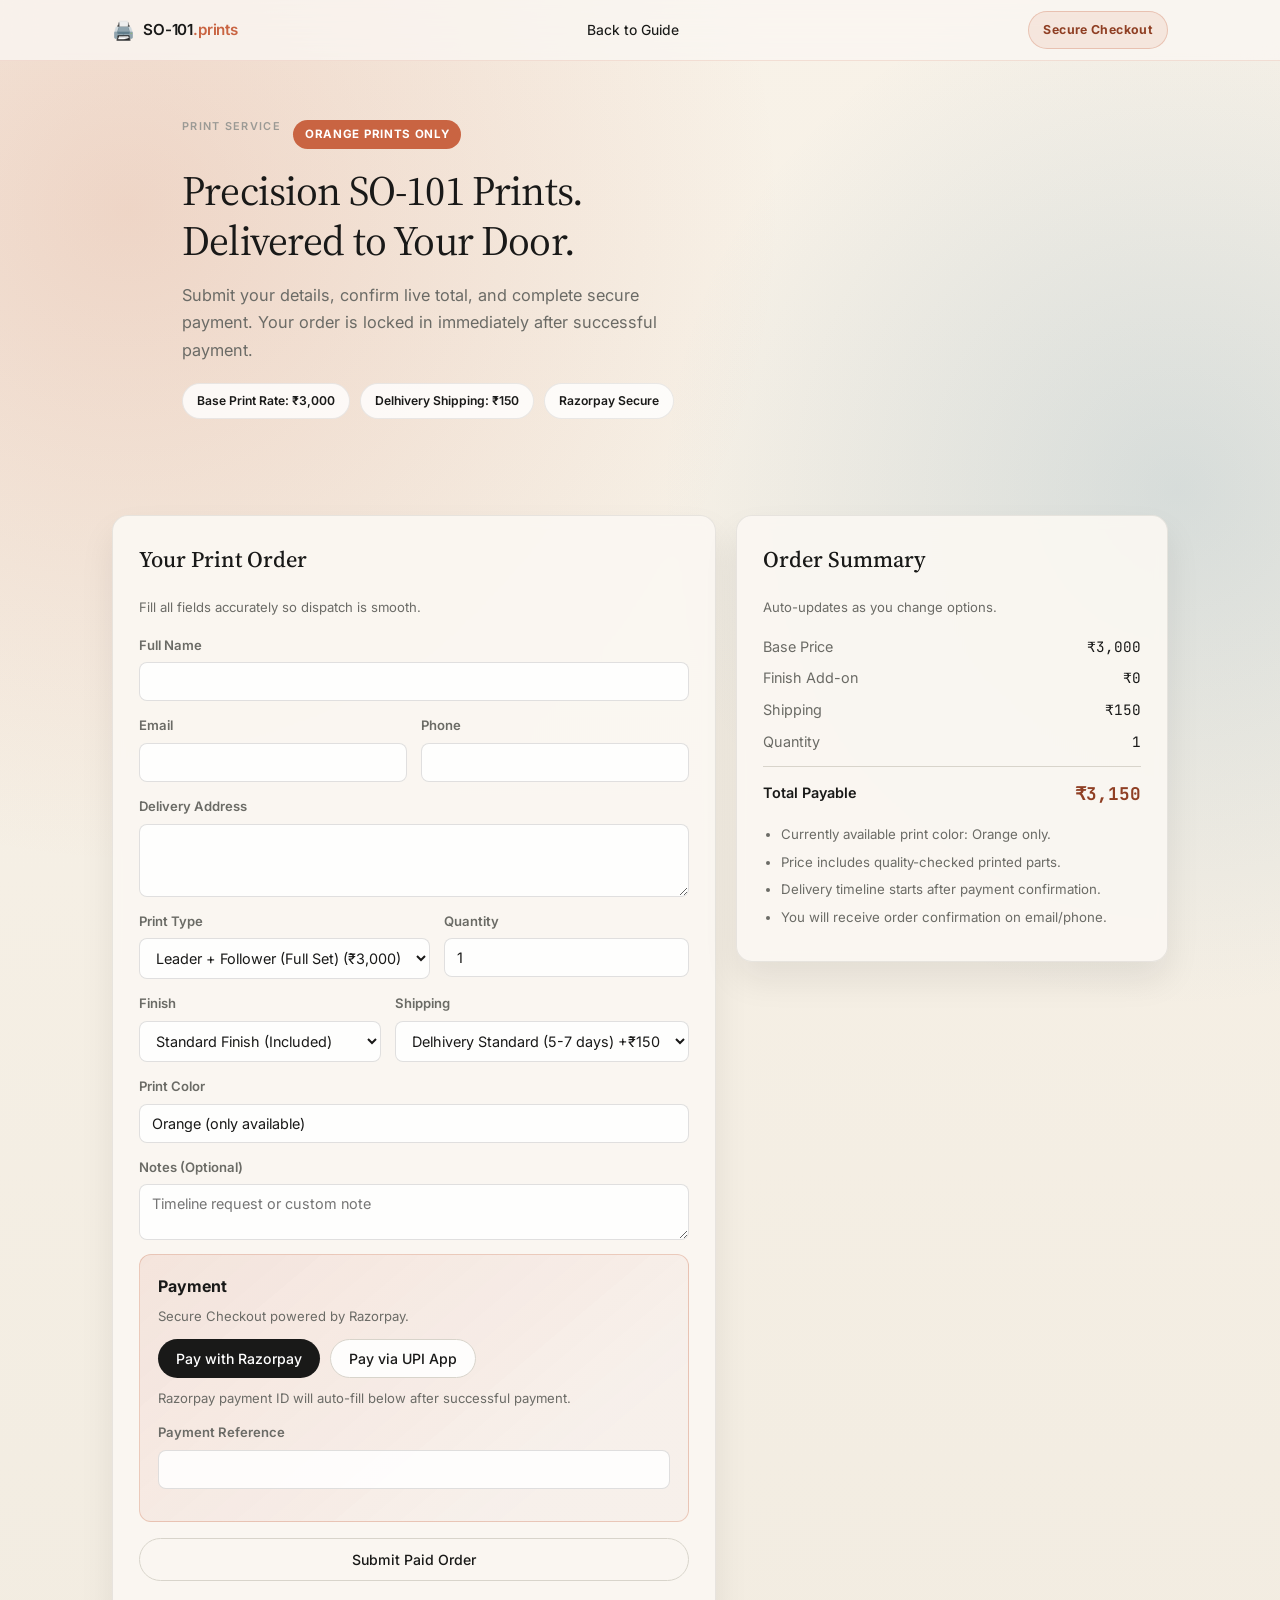
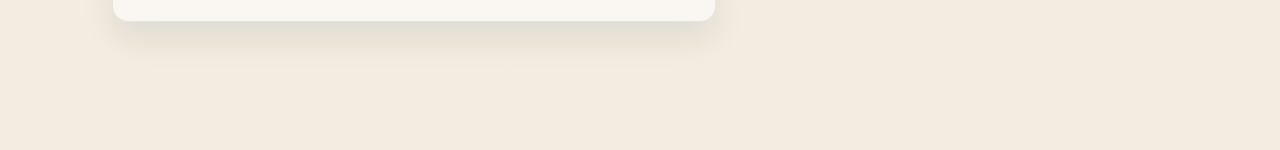
==== commit a70de868: "update razorpay" ====
--- a/order.html
+++ b/order.html
@@ -81,9 +81,9 @@
                         <div class="form-row">
                             <label for="armType">Print Type</label>
                             <select id="armType" name="armType">
-                                <option value="full">Leader + Follower (Full Set)</option>
-                                <option value="follower">Follower Only</option>
-                                <option value="leader">Leader Only</option>
+                                <option value="full">Leader + Follower (Full Set) (₹3,000)</option>
+                                <option value="follower">Follower Only (₹2,000)</option>
+                                <option value="leader">Leader Only (₹2,000)</option>
                             </select>
                         </div>
                         <div class="form-row">
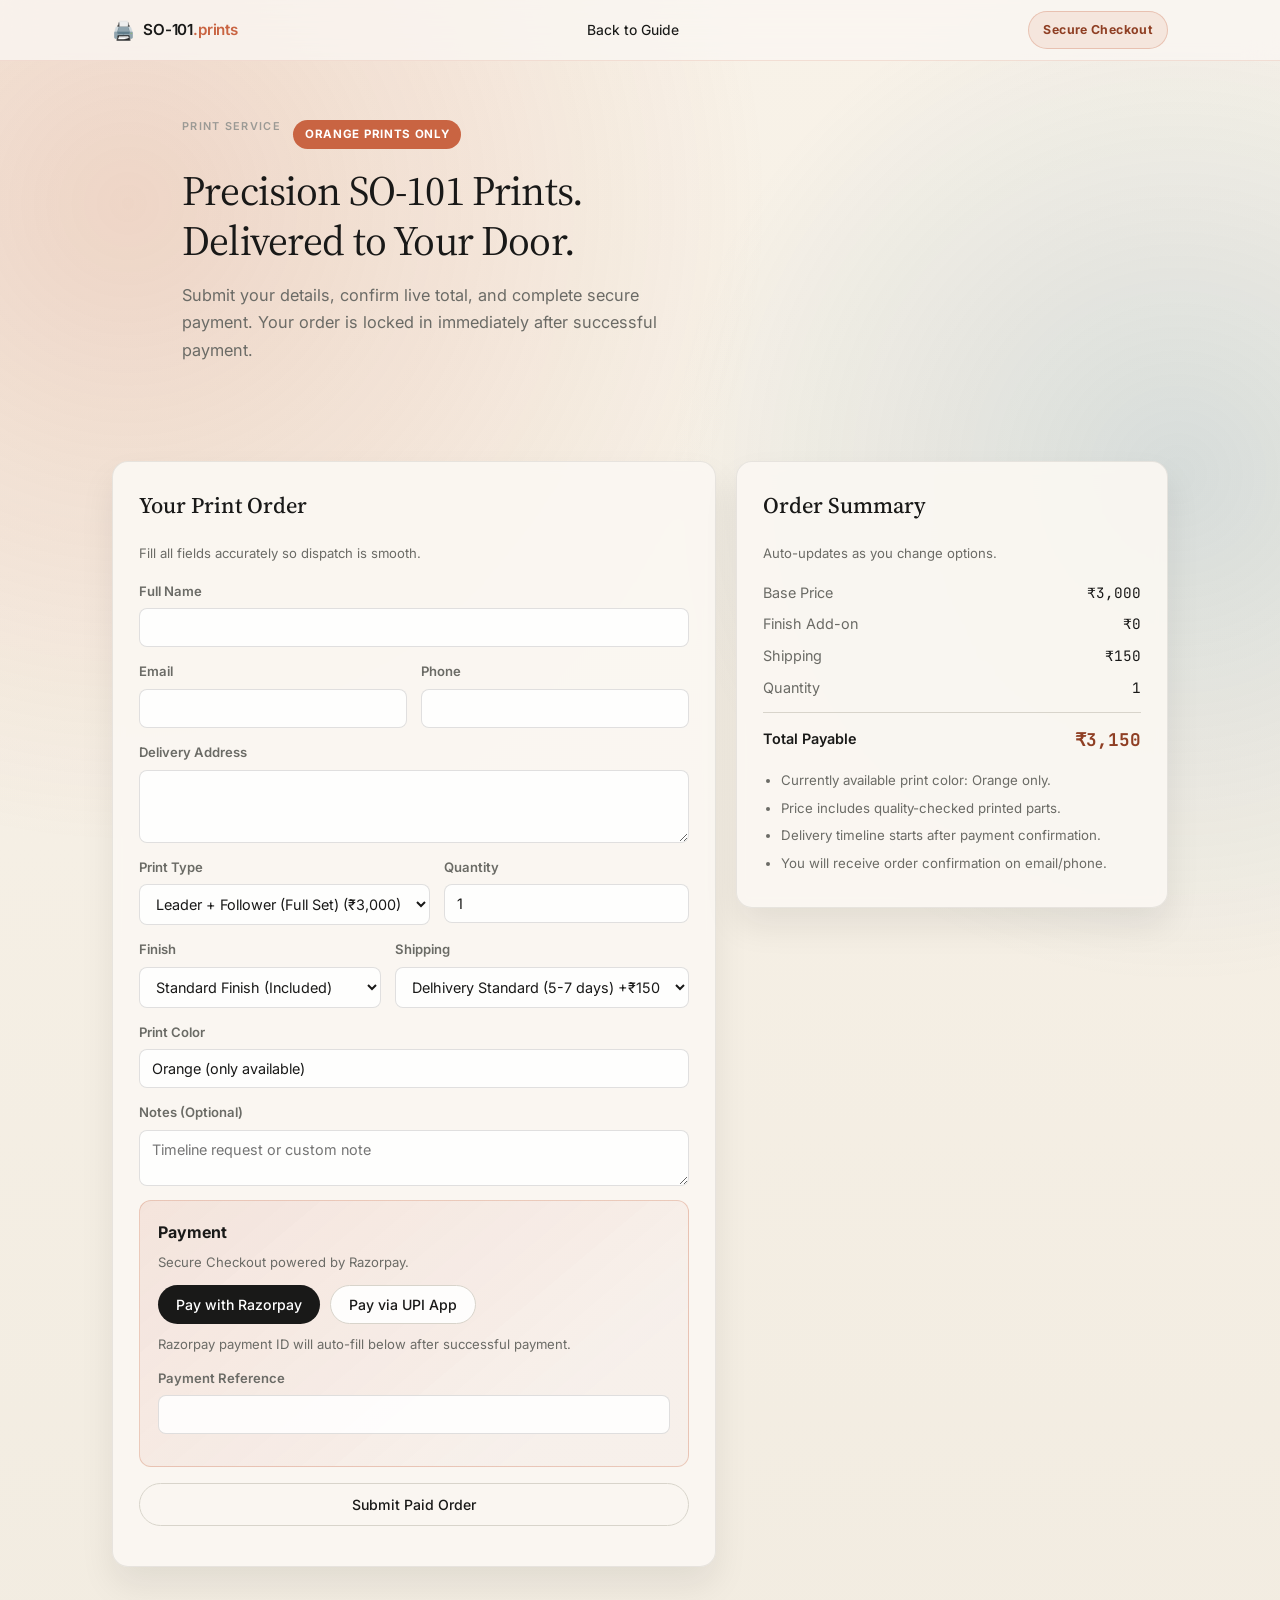
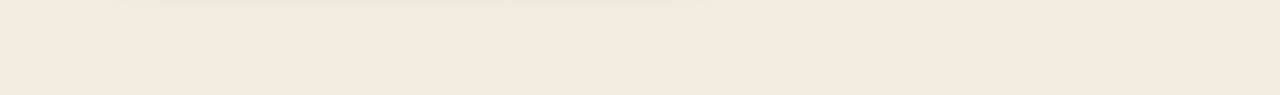
==== commit 82c82023: "price update" ====
--- a/order.html
+++ b/order.html
@@ -42,11 +42,6 @@
                 <h1 class="section-title">Precision SO-101 Prints.<br>Delivered to Your Door.</h1>
                 <p class="section-desc">Submit your details, confirm live total, and complete secure payment.
                     Your order is locked in immediately after successful payment.</p>
-                <div class="order-badges">
-                    <span>Base Print Rate: ₹3,000</span>
-                    <span>Delhivery Shipping: ₹150</span>
-                    <span>Razorpay Secure</span>
-                </div>
             </div>
         </section>
 
--- a/style.css
+++ b/style.css
@@ -1311,23 +1311,6 @@
     border-radius: 999px;
 }
 
-.order-badges {
-    display: flex;
-    flex-wrap: wrap;
-    gap: 10px;
-    margin-top: 18px;
-}
-
-.order-badges span {
-    background: rgba(255, 255, 255, 0.8);
-    border: 1px solid rgba(0, 0, 0, 0.08);
-    color: var(--text-primary);
-    border-radius: 999px;
-    padding: 7px 14px;
-    font-size: 0.76rem;
-    font-weight: 600;
-}
-
 .order-layout {
     display: grid;
     grid-template-columns: 1.4fr 1fr;
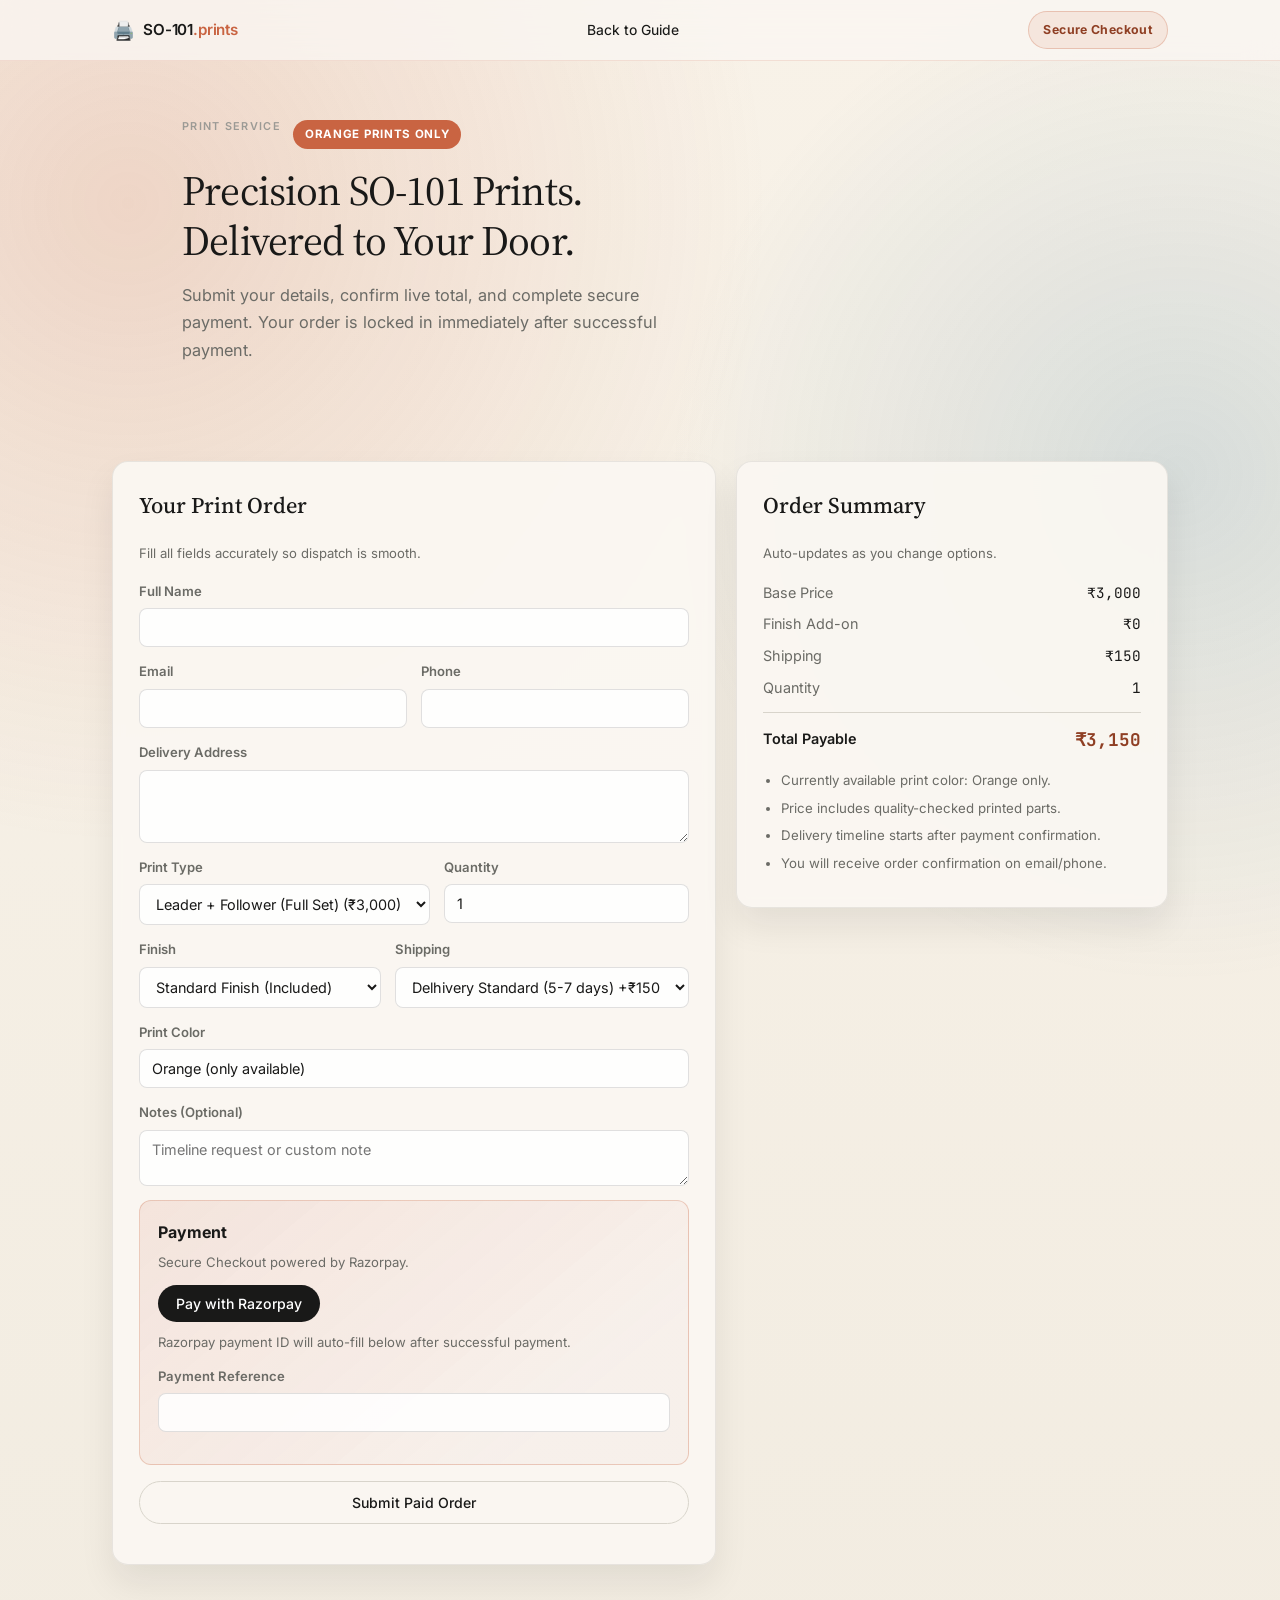
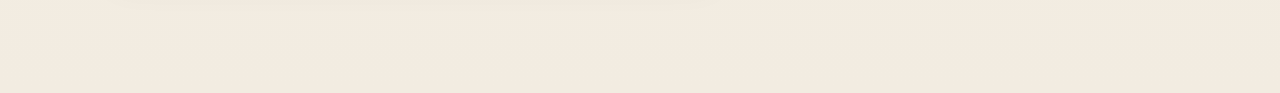
==== commit b5b6f574: "removed pay via upi" ====
--- a/order.html
+++ b/order.html
@@ -119,7 +119,6 @@
                         <p>Secure Checkout powered by Razorpay.</p>
                         <div class="payment-actions">
                             <button type="button" class="btn btn-primary" id="payNowBtn">Pay with Razorpay</button>
-                            <button type="button" class="btn btn-secondary" id="payViaUpiBtn">Pay via UPI App</button>
                         </div>
                         <p class="payment-help">Razorpay payment ID will auto-fill below after successful payment.</p>
 
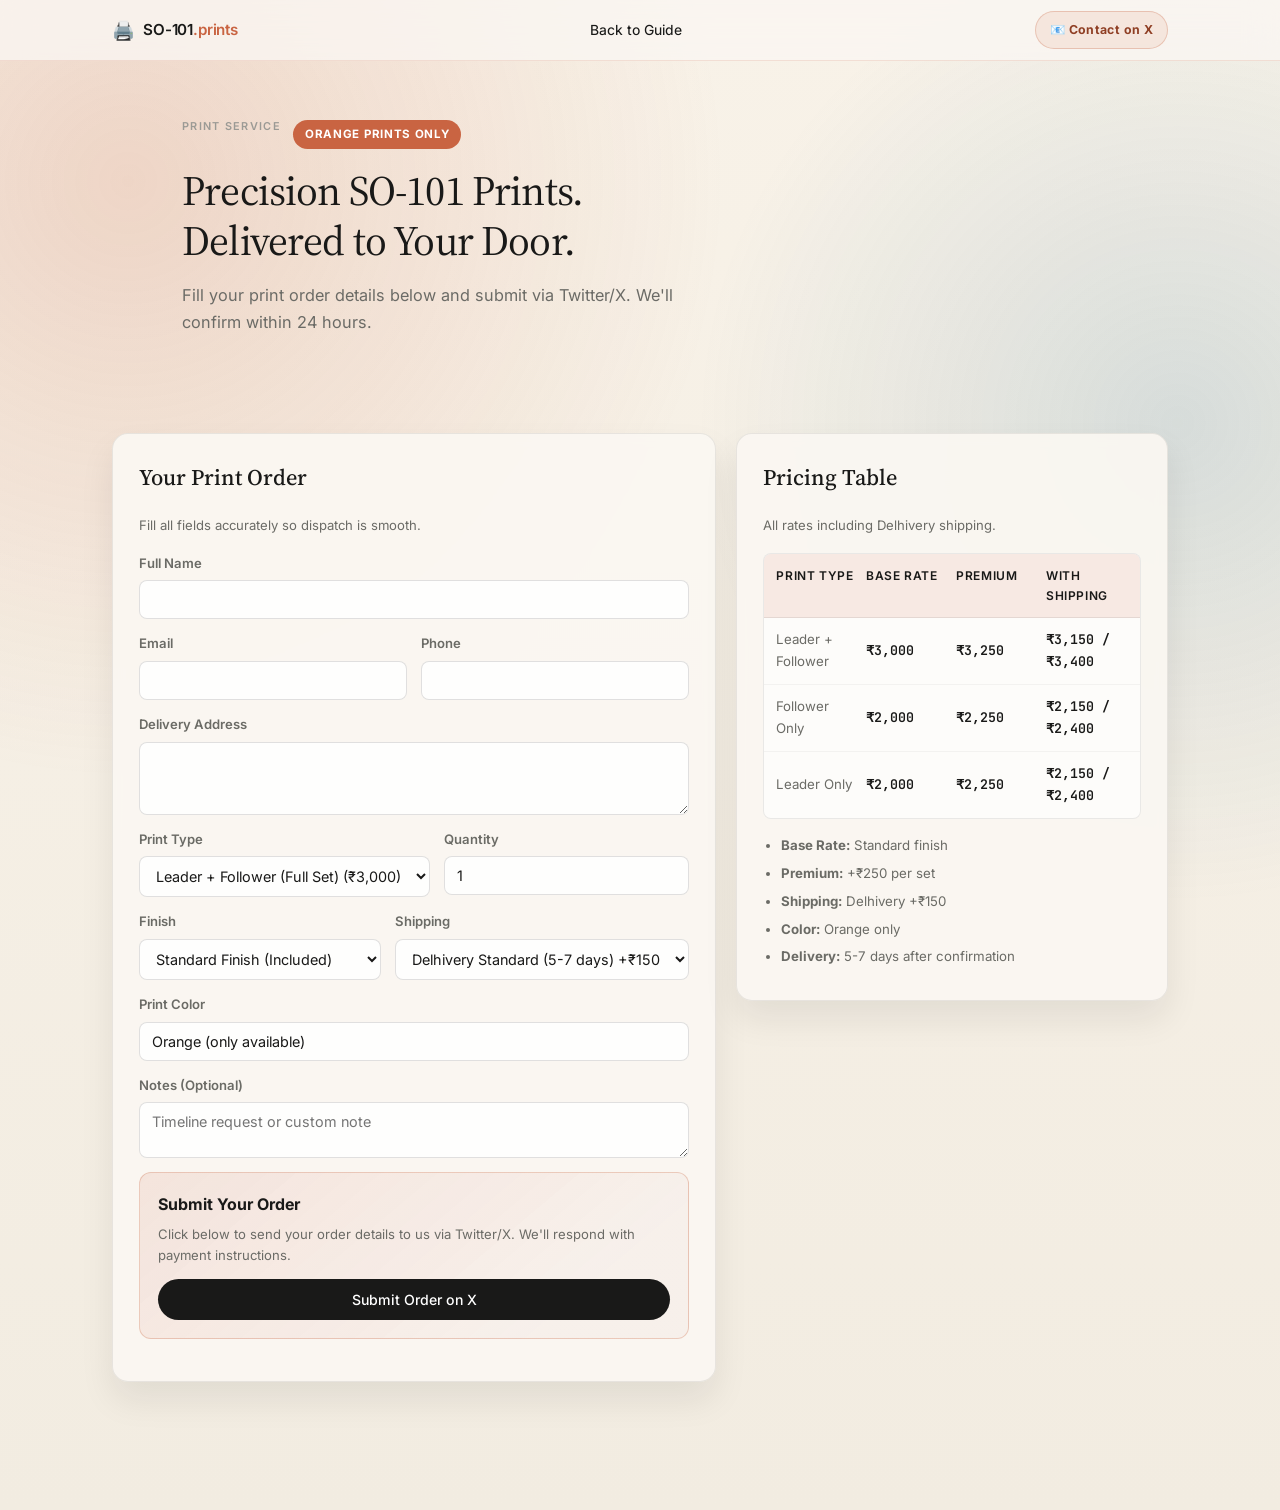
==== commit 9ff87d02: "updated" ====
--- a/order.html
+++ b/order.html
@@ -28,7 +28,7 @@
             <div class="nav-links">
                 <a href="index.html" class="nav-link">Back to Guide</a>
             </div>
-            <span class="order-nav-pill">Secure Checkout</span>
+            <a href="https://x.com/PrathamJainAI" target="_blank" class="order-nav-pill">📧 Contact on X</a>
         </div>
     </nav>
 
@@ -40,8 +40,7 @@
                     <span class="order-chip">Orange Prints Only</span>
                 </div>
                 <h1 class="section-title">Precision SO-101 Prints.<br>Delivered to Your Door.</h1>
-                <p class="section-desc">Submit your details, confirm live total, and complete secure payment.
-                    Your order is locked in immediately after successful payment.</p>
+                <p class="section-desc">Fill your print order details below and submit via Twitter/X. We'll confirm within 24 hours.</p>
             </div>
         </section>
 
@@ -115,63 +114,54 @@
                     </div>
 
                     <div class="payment-panel">
-                        <h3>Payment</h3>
-                        <p>Secure Checkout powered by Razorpay.</p>
-                        <div class="payment-actions">
-                            <button type="button" class="btn btn-primary" id="payNowBtn">Pay with Razorpay</button>
-                        </div>
-                        <p class="payment-help">Razorpay payment ID will auto-fill below after successful payment.</p>
-
-                        <div class="form-row">
-                            <label for="paymentRef">Payment Reference</label>
-                            <input type="text" id="paymentRef" name="paymentRef" readonly>
-                        </div>
-
-                        <input type="hidden" id="paymentMethod" name="paymentMethod" value="">
+                        <h3>Submit Your Order</h3>
+                        <p>Click below to send your order details to us via Twitter/X. We'll respond with payment instructions.</p>
+                        <button type="submit" class="btn btn-primary full-width">Submit Order on X</button>
                     </div>
-
-                    <button type="submit" class="btn btn-secondary full-width">Submit Paid Order</button>
                     <p id="orderMessage" class="order-message" aria-live="polite"></p>
                 </form>
 
                 <aside class="order-summary">
-                    <h2>Order Summary</h2>
-                    <p class="order-subtitle">Auto-updates as you change options.</p>
-                    <div class="summary-list">
-                        <div class="summary-row">
-                            <span>Base Price</span>
-                            <span id="basePrice">₹3,000</span>
+                    <h2>Pricing Table</h2>
+                    <p class="order-subtitle">All rates including Delhivery shipping.</p>
+                    <div class="pricing-table">
+                        <div class="pricing-header">
+                            <span>Print Type</span>
+                            <span>Base Rate</span>
+                            <span>Premium</span>
+                            <span>With Shipping</span>
                         </div>
-                        <div class="summary-row">
-                            <span>Finish Add-on</span>
-                            <span id="finishPrice">₹0</span>
+                        <div class="pricing-row">
+                            <span>Leader + Follower</span>
+                            <span>₹3,000</span>
+                            <span>₹3,250</span>
+                            <span>₹3,150 / ₹3,400</span>
                         </div>
-                        <div class="summary-row">
-                            <span>Shipping</span>
-                            <span id="shippingPrice">₹150</span>
+                        <div class="pricing-row">
+                            <span>Follower Only</span>
+                            <span>₹2,000</span>
+                            <span>₹2,250</span>
+                            <span>₹2,150 / ₹2,400</span>
                         </div>
-                        <div class="summary-row">
-                            <span>Quantity</span>
-                            <span id="summaryQty">1</span>
-                        </div>
-                        <div class="summary-divider"></div>
-                        <div class="summary-row total">
-                            <span>Total Payable</span>
-                            <span id="totalPrice">₹3,150</span>
+                        <div class="pricing-row">
+                            <span>Leader Only</span>
+                            <span>₹2,000</span>
+                            <span>₹2,250</span>
+                            <span>₹2,150 / ₹2,400</span>
                         </div>
                     </div>
                     <ul class="summary-points">
-                        <li>Currently available print color: Orange only.</li>
-                        <li>Price includes quality-checked printed parts.</li>
-                        <li>Delivery timeline starts after payment confirmation.</li>
-                        <li>You will receive order confirmation on email/phone.</li>
+                        <li><strong>Base Rate:</strong> Standard finish</li>
+                        <li><strong>Premium:</strong> +₹250 per set</li>
+                        <li><strong>Shipping:</strong> Delhivery +₹150</li>
+                        <li><strong>Color:</strong> Orange only</li>
+                        <li><strong>Delivery:</strong> 5-7 days after confirmation</li>
                     </ul>
                 </aside>
             </div>
         </section>
     </main>
 
-    <script src="https://checkout.razorpay.com/v1/checkout.js"></script>
     <script src="order.js"></script>
 </body>
 
--- a/style.css
+++ b/style.css
@@ -1485,6 +1485,51 @@
     color: #ad2f2f;
 }
 
+.pricing-table {
+    display: flex;
+    flex-direction: column;
+    gap: 0;
+    border: 1px solid rgba(0, 0, 0, 0.08);
+    border-radius: 8px;
+    overflow: hidden;
+    background: rgba(255, 255, 255, 0.6);
+}
+
+.pricing-header {
+    display: grid;
+    grid-template-columns: repeat(4, 1fr);
+    gap: 8px;
+    padding: 12px;
+    background: rgba(201, 100, 66, 0.12);
+    border-bottom: 1px solid rgba(0, 0, 0, 0.08);
+    font-weight: 600;
+    font-size: 0.75rem;
+    color: var(--text-primary);
+    text-transform: uppercase;
+    letter-spacing: 0.05em;
+}
+
+.pricing-row {
+    display: grid;
+    grid-template-columns: repeat(4, 1fr);
+    gap: 8px;
+    padding: 11px 12px;
+    align-items: center;
+    font-size: 0.83rem;
+    color: var(--text-secondary);
+    border-bottom: 1px solid rgba(0, 0, 0, 0.04);
+}
+
+.pricing-row:last-child {
+    border-bottom: none;
+}
+
+.pricing-row span:nth-child(n+2) {
+    font-family: var(--font-mono);
+    font-weight: 600;
+    color: var(--text-primary);
+}
+
 @media (max-width: 900px) {
     .order-nav-pill {
         display: none;
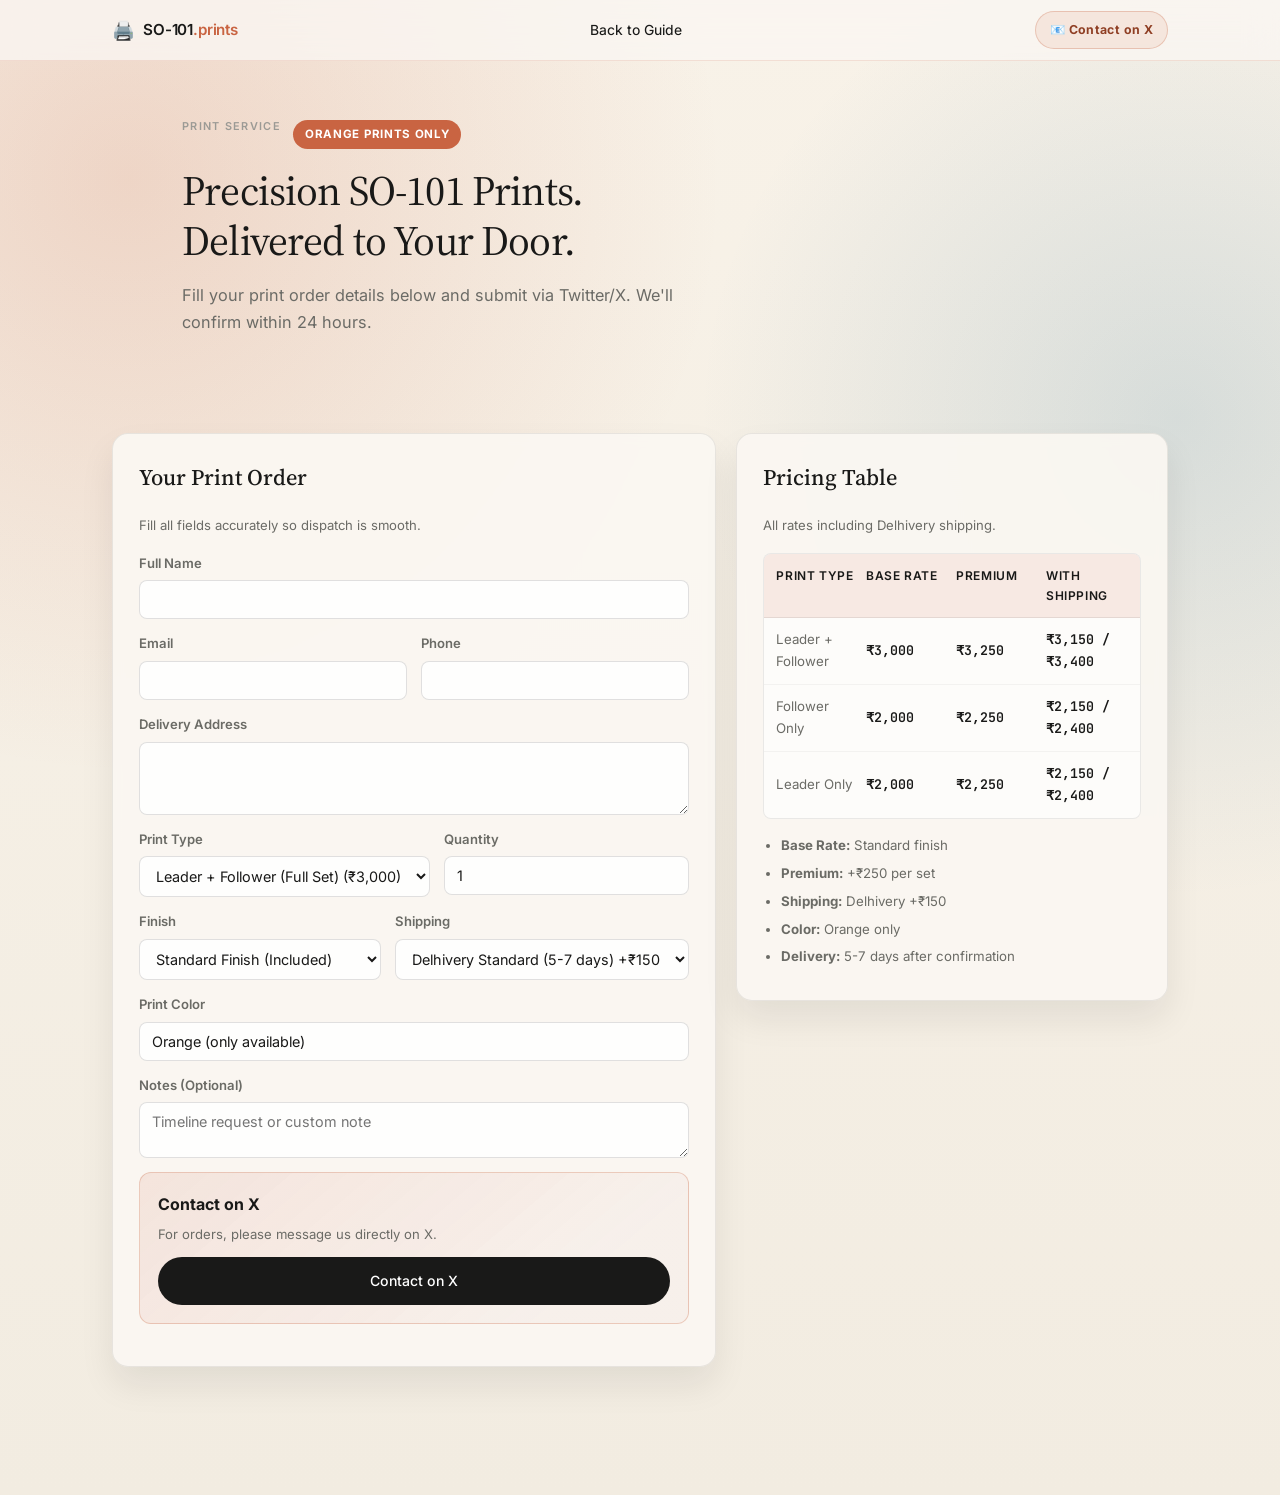
==== commit f0a928f6: "new" ====
--- a/order.html
+++ b/order.html
@@ -114,11 +114,10 @@
                     </div>
 
                     <div class="payment-panel">
-                        <h3>Submit Your Order</h3>
-                        <p>Click below to send your order details to us via Twitter/X. We'll respond with payment instructions.</p>
-                        <button type="submit" class="btn btn-primary full-width">Submit Order on X</button>
+                        <h3>Contact on X</h3>
+                        <p>For orders, please message us directly on X.</p>
+                        <a href="https://x.com/PrathamJainAI" target="_blank" class="btn btn-primary full-width">Contact on X</a>
                     </div>
-                    <p id="orderMessage" class="order-message" aria-live="polite"></p>
                 </form>
 
                 <aside class="order-summary">
@@ -162,7 +161,6 @@
         </section>
     </main>
 
-    <script src="order.js"></script>
 </body>
 
 </html>
